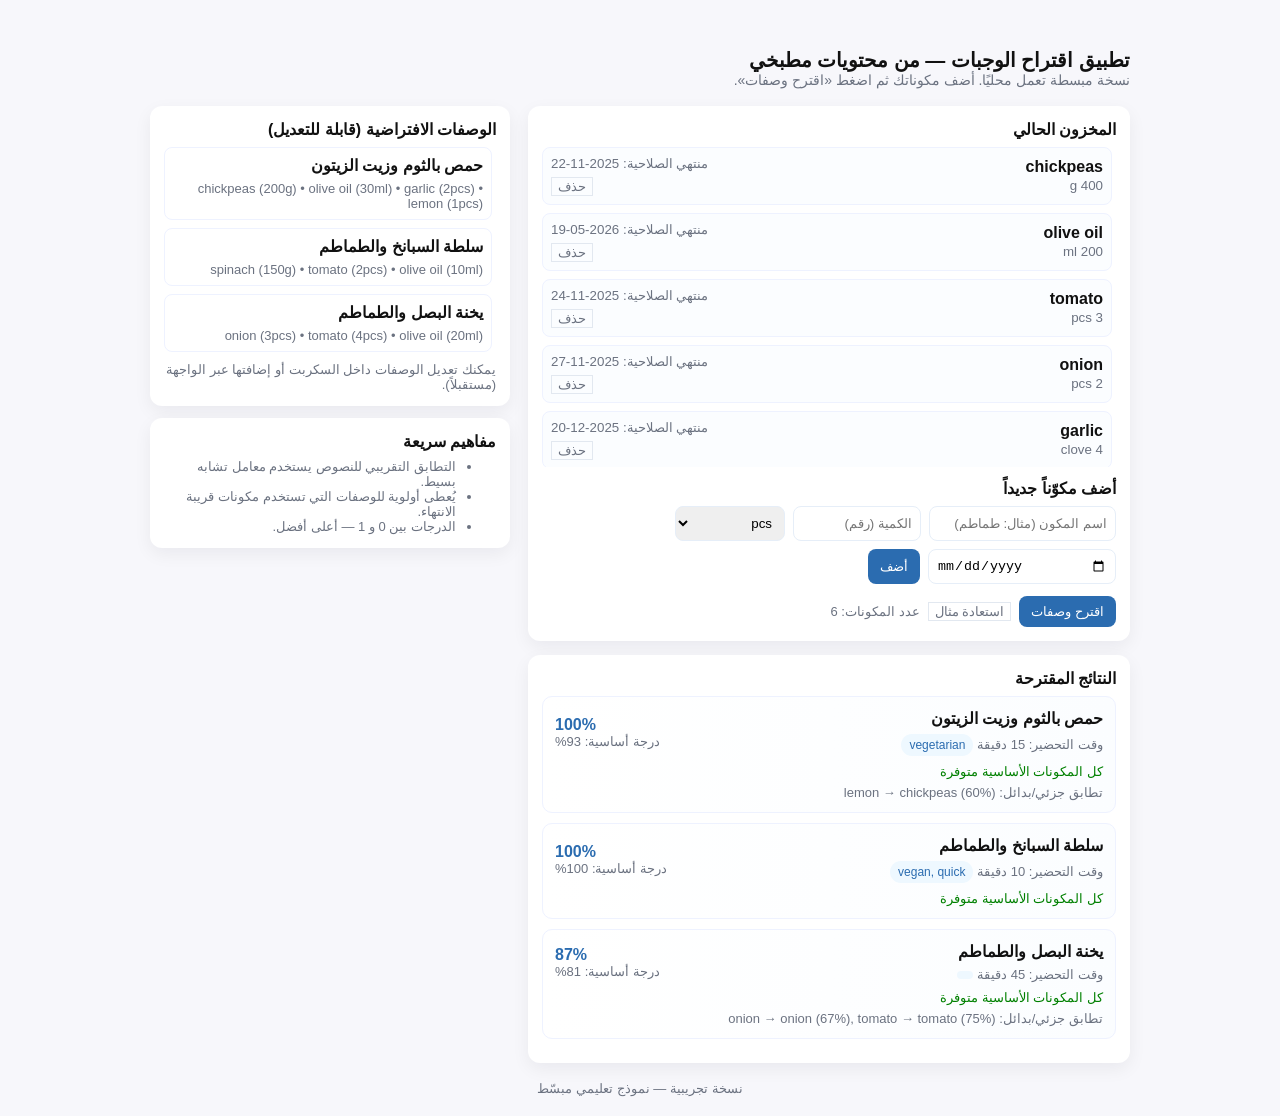
==== endex.html @ e8d43493 "Rename ended.html to endex.html" ====
<!doctype html>
<html lang="ar" dir="rtl">
<head>
<meta charset="utf-8" />
<meta name="viewport" content="width=device-width,initial-scale=1" />
<title>اقتراح وصفات من محتوى المطبخ — نسخة مبسطة</title>
<style>
  :root{
    --bg:#f7f7fb;
    --card:#ffffff;
    --accent:#2b6cb0;
    --muted:#6b7280;
    --danger:#e53e3e;
  }
  html,body{height:100%;margin:0;font-family:Inter, "Noto Sans Arabic", "Segoe UI", Tahoma, sans-serif;background:var(--bg);color:#111;}
  .container{max-width:980px;margin:28px auto;padding:20px;}
  header{display:flex;align-items:center;gap:16px;margin-bottom:18px;}
  h1{margin:0;font-size:20px;}
  p.lead{margin:0;color:var(--muted);font-size:14px}
  .grid{display:grid;grid-template-columns:1fr 360px;gap:18px;}
  .card{background:var(--card);border-radius:12px;padding:14px;box-shadow:0 6px 18px rgba(17,24,39,0.06);}
  .section-title{font-weight:600;margin-bottom:8px}
  /* inventory list */
  .inventory-list{display:flex;flex-direction:column;gap:8px;max-height:320px;overflow:auto;padding-right:4px}
  .inv-item{display:flex;align-items:center;justify-content:space-between;padding:8px;border-radius:8px;background:#fbfdff;border:1px solid #eef2ff}
  .inv-item small{color:var(--muted)}
  .controls{display:flex;gap:8px;align-items:center;margin-top:10px}
  button.btn{background:var(--accent);color:#fff;padding:8px 12px;border:none;border-radius:8px;cursor:pointer}
  button.ghost{background:transparent;border:1px solid #e2e8f0;color:var(--muted)}
  input,select{padding:8px;border-radius:8px;border:1px solid #e6eef8;min-width:0}
  .form-row{display:flex;gap:8px;align-items:center}
  .small{font-size:13px;color:var(--muted)}
  /* suggestions */
  .recipe-card{border-radius:10px;padding:12px;border:1px solid #eef2ff;margin-bottom:10px;background:linear-gradient(90deg,#fff,#fbfdff)}
  .score{font-weight:700;color:var(--accent)}
  .badge{display:inline-block;padding:4px 8px;border-radius:999px;font-size:12px;background:#eef8ff;color:var(--accent);margin-left:8px}
  .danger{color:var(--danger);font-weight:600}
  .missing{color:#b45309}
  footer{margin-top:18px;color:var(--muted);font-size:13px;text-align:center}
  /* responsive */
  @media (max-width:880px){
    .grid{grid-template-columns:1fr; padding-bottom:36px}
    .container{padding:12px}
  }
</style>
</head>
<body>
  <div class="container">
    <header>
      <div>
        <h1>تطبيق اقتراح الوجبات — من محتويات مطبخي</h1>
        <p class="lead">نسخة مبسطة تعمل محليًا. أضف مكوناتك ثم اضغط «اقترح وصفات».</p>
      </div>
    </header>

    <div class="grid">
      <!-- العمود الكبير: أدوات المخزون والنتائج -->
      <div>
        <div class="card">
          <div class="section-title">المخزون الحالي</div>
          <div class="inventory-list" id="inventoryList"></div>

          <div style="margin-top:12px" class="section-title">أضف مكوّناً جديداً</div>
          <div style="display:flex;gap:8px;flex-wrap:wrap">
            <input id="inName" placeholder="اسم المكون (مثال: طماطم)" />
            <input id="inQty" placeholder="الكمية (رقم)" style="width:110px" />
            <select id="inUnit" style="width:110px">
              <option value="pcs">pcs</option>
              <option value="g">g</option>
              <option value="kg">kg</option>
              <option value="ml">ml</option>
              <option value="l">l</option>
              <option value="cup">cup</option>
              <option value="tbsp">tbsp</option>
              <option value="tsp">tsp</option>
              <option value="clove">clove</option>
            </select>
            <input id="inExpiry" type="date" style="width:170px" />
            <button class="btn" id="btnAdd">أضف</button>
          </div>

          <div class="controls" style="margin-top:12px">
            <button class="btn" id="btnSuggest">اقترح وصفات</button>
            <button class="ghost" id="btnReset">استعادة مثال</button>
            <div style="margin-left:auto" class="small">عدد المكونات: <span id="countInv">0</span></div>
          </div>
        </div>

        <div class="card" style="margin-top:14px">
          <div class="section-title">النتائج المقترحة</div>
          <div id="suggestions"></div>
        </div>
      </div>

      <!-- العمود الجانبي: وصفات افتراضية وسرعة -->
      <aside>
        <div class="card">
          <div class="section-title">الوصفات الافتراضية (قابلة للتعديل)</div>
          <div id="recipesList" style="display:flex;flex-direction:column;gap:8px;max-height:360px;overflow:auto;padding-right:4px"></div>
          <div style="margin-top:10px" class="small">يمكنك تعديل الوصفات داخل السكربت أو إضافتها عبر الواجهة (مستقبلاً).</div>
        </div>

        <div class="card" style="margin-top:12px">
          <div class="section-title">مفاهيم سريعة</div>
          <ul style="margin:8px 0 0 0;padding-left:16px;color:var(--muted);font-size:13px">
            <li>التطابق التقريبي للنصوص يستخدم معامل تشابه بسيط.</li>
            <li>يُعطى أولوية للوصفات التي تستخدم مكونات قريبة الانتهاء.</li>
            <li>الدرجات بين 0 و 1 — أعلى أفضل.</li>
          </ul>
        </div>
      </aside>
    </div>

    <footer>نسخة تجريبية — نموذج تعليمي مبسّط</footer>
  </div>

<script>
/*
  تطبيق عملى مبسّط لخوارزمية اقتراح الوصفات.
  - يحوّل التعريفات من نموذج Python السابق إلى JavaScript.
  - يشمل تحويل وحدات أساسية، بحث fuzzy بسيط عبر bigram Dice coefficient،
    ونظام نقاط يعتمد على نسبة المكونات المتاحة وبونص قرب الانتهاء.
*/

// ---------- بيانات افتراضية (يمكن تعديلها) ----------
let today = new Date("2025-11-20"); // ضبط اليوم كمثال
// قائمة المخزون (ستُعرض ويمكن إضافة عناصر جديدة)
let inventory = [];

// الوصفات (نماذج)
let recipes = [
  {
    id: 'r1',
    title: 'حمص بالثوم وزيت الزيتون',
    requirements: [
      { name: 'chickpeas', qty: 200, unit: 'g', essential: true },
      { name: 'olive oil', qty: 30, unit: 'ml', essential: true },
      { name: 'garlic', qty: 2, unit: 'pcs', essential: false },
      { name: 'lemon', qty: 1, unit: 'pcs', essential: false },
    ],
    cook_time_min: 15,
    tags: ['vegetarian']
  },
  {
    id: 'r2',
    title: 'سلطة السبانخ والطماطم',
    requirements: [
      { name: 'spinach', qty: 150, unit: 'g', essential: true },
      { name: 'tomato', qty: 2, unit: 'pcs', essential: true },
      { name: 'olive oil', qty: 10, unit: 'ml', essential: false },
    ],
    cook_time_min: 10,
    tags: ['vegan','quick']
  },
  {
    id: 'r3',
    title: 'يخنة البصل والطماطم',
    requirements: [
      { name: 'onion', qty: 3, unit: 'pcs', essential: true },
      { name: 'tomato', qty: 4, unit: 'pcs', essential: true },
      { name: 'olive oil', qty: 20, unit: 'ml', essential: true },
    ],
    cook_time_min: 45,
    tags: []
  }
];

// قاموس استبدالات مبسّط
const SUBSTITUTIONS = {
  'zucchini': ['courgette'],
  'bell pepper': ['capsicum'],
  'chickpeas': ['garbanzo beans', 'حمص'],
  'olive oil': ['vegetable oil', 'زيت زيتون'],
  // أضف ما يلزم هنا
};

// تحويل وحدات أساسية (بسيط)
const UNIT_TO_BASE = {
  'g': ['g', 1],
  'kg': ['g', 1000],
  'ml': ['ml', 1],
  'l': ['ml', 1000],
  'cup': ['ml', 240],
  'tbsp': ['ml', 15],
  'tsp': ['ml', 5],
  'pcs': ['pcs', 1],
  'piece': ['pcs', 1],
  'clove': ['pcs', 1], // تعامل تقريبي
};

// ---------- دوال مساعدة ----------
function toBase(qty, unit) {
  unit = (unit || '').toLowerCase();
  if (UNIT_TO_BASE[unit]) {
    const [base, factor] = UNIT_TO_BASE[unit];
    return { qty: qty * factor, unit: base };
  }
  return { qty, unit };
}

// معامل تشابه بسيط باستخدام bigram Dice coefficient
function bigrams(s) {
  s = s.toLowerCase().trim();
  const arr = [];
  for (let i=0;i<s.length-1;i++){
    arr.push(s.slice(i,i+2));
  }
  return arr;
}
function diceCoefficient(a, b) {
  if (!a || !b) return 0;
  const A = bigrams(a);
  const B = bigrams(b);
  if (A.length === 0 || B.length === 0) return 0;
  let intersect = 0;
  const Bcopy = B.slice();
  A.forEach(x=>{
    const idx = Bcopy.indexOf(x);
    if (idx !== -1){ intersect++; Bcopy.splice(idx,1); }
  });
  return (2.0 * intersect) / (A.length + B.length);
}

// بحث تطابق تقريبي في أسماء المخزون
function fuzzyFind(name, inventoryNames, cutoff=0.55) {
  name = name.toLowerCase();
  if (inventoryNames.includes(name)) return name;
  let best = null, bestScore = 0;
  for (const n of inventoryNames) {
    const score = diceCoefficient(name, n);
    if (score > bestScore) { bestScore = score; best = n; }
  }
  return bestScore >= cutoff ? best : null;
}

// جرب إيجاد بديل من قاموس الاستبدالات
function findSubstitute(reqName, inventoryNames) {
  reqName = reqName.toLowerCase();
  for (const key in SUBSTITUTIONS) {
    const alts = [key, ...SUBSTITUTIONS[key]];
    if (alts.includes(reqName)) {
      for (const alt of alts) {
        if (inventoryNames.includes(alt)) return alt;
      }
    }
  }
  // محاولة تطابق نصي بين مفتاح البدائل والـinventory
  for (const key in SUBSTITUTIONS) {
    const alts = [key, ...SUBSTITUTIONS[key]];
    for (const alt of alts) {
      for (const inv of inventoryNames) {
        if (diceCoefficient(alt, inv) > 0.6) return inv;
      }
    }
  }
  return null;
}

// تحويل اسم إلى صيغة معيارية بسيطة
function canonicalizeName(n) {
  return (n || '').toLowerCase().trim();
}

// ---------- دالة تقييم وصفة ----------
function scoreRecipe(recipe, inventory, todayRef) {
  const today = todayRef || new Date();
  const invMap = {};
  inventory.forEach(it => invMap[ canonicalizeName(it.name) ] = it);
  const invNames = Object.keys(invMap);

  let totalWeight = 0, matchedWeight = 0, expiryBonus = 0;
  const missing = [], partialMatches = [];

  for (const req of recipe.requirements) {
    const weight = req.essential ? 2.0 : 1.0;
    totalWeight += weight;

    const reqName = canonicalizeName(req.name);
    let matchedName = fuzzyFind(reqName, invNames);
    let matchedIng = matchedName ? invMap[matchedName] : null;
    let usedSub = false;

    if (!matchedIng) {
      const sub = findSubstitute(reqName, invNames);
      if (sub) {
        matchedName = sub;
        matchedIng = invMap[sub];
        usedSub = true;
      }
    }

    if (matchedIng) {
      // تحويل وحدات ومقارنة
      const reqBase = toBase(req.qty, req.unit);
      const invBase = toBase(matchedIng.qty, matchedIng.unit);

      if (reqBase.unit === invBase.unit) {
        if (invBase.qty >= reqBase.qty) {
          matchedWeight += weight;
        } else {
          const fraction = Math.max(0, invBase.qty / (reqBase.qty || 1));
          matchedWeight += weight * fraction;
          partialMatches.push({ req: req.name, have: matchedIng.name, fraction });
        }
      } else {
        // وحدات غير متطابقة -> ائتمان جزئي
        matchedWeight += weight * 0.6;
        partialMatches.push({ req: req.name, have: matchedIng.name, fraction: 0.6 });
      }

      // بونص قرب انتهاء الصلاحية (أيام)
      if (matchedIng.expiry) {
        const daysLeft = Math.ceil((new Date(matchedIng.expiry) - today) / (1000*60*60*24));
        if (daysLeft <= 3) expiryBonus += 0.5 * weight;
        else if (daysLeft <= 7) expiryBonus += 0.2 * weight;
      }
    } else {
      missing.push(req.name);
    }
  }

  const baseScore = totalWeight > 0 ? matchedWeight / totalWeight : 0;
  // عقوبة الوقت: كل 30 دقيقة -> عقوبة صغيرة
  const timePenalty = Math.min(1.0, recipe.cook_time_min / 120.0);
  const timePenaltyScore = 0.05 * timePenalty;

  let finalScore = baseScore + 0.1 * expiryBonus - timePenaltyScore;
  finalScore = Math.max(0, Math.min(1, finalScore));

  return {
    recipe_id: recipe.id,
    title: recipe.title,
    final_score: +finalScore.toFixed(3),
    base_score: +baseScore.toFixed(3),
    expiry_bonus: +expiryBonus.toFixed(3),
    time_penalty: +timePenaltyScore.toFixed(3),
    missing, partialMatches
  };
}

// اقتراح أفضل N وصفات
function suggestRecipes(recipes, inventory, topN=5, todayRef) {
  const scored = recipes.map(r => scoreRecipe(r, inventory, todayRef));
  scored.sort((a,b)=> b.final_score - a.final_score);
  return scored.slice(0, topN);
}

// ---------- تهيئة العرض والـ DOM ----------
const inventoryList = document.getElementById('inventoryList');
const recipesList = document.getElementById('recipesList');
const suggestionsDiv = document.getElementById('suggestions');
const countInv = document.getElementById('countInv');

const inName = document.getElementById('inName');
const inQty = document.getElementById('inQty');
const inUnit = document.getElementById('inUnit');
const inExpiry = document.getElementById('inExpiry');

document.getElementById('btnAdd').addEventListener('click', ()=>{
  const name = inName.value.trim();
  const qty = parseFloat(inQty.value) || 0;
  const unit = inUnit.value || 'pcs';
  const expiryVal = inExpiry.value ? new Date(inExpiry.value) : null;
  if (!name || qty <= 0) {
    alert('أدخل اسم المكوّن وكمية صحيحة.');
    return;
  }
  inventory.push({ name: name, qty: qty, unit: unit, expiry: expiryVal });
  renderInventory();
  inName.value=''; inQty.value=''; inExpiry.value='';
});

document.getElementById('btnReset').addEventListener('click', ()=>{
  loadExampleInventory();
  renderInventory();
});

document.getElementById('btnSuggest').addEventListener('click', ()=>{
  renderSuggestions();
});

// تهيئة مثال إفتراضي
function loadExampleInventory(){
  inventory = [
    { name: 'chickpeas', qty: 400, unit: 'g', expiry: addDays(today, 2) },
    { name: 'olive oil', qty: 200, unit: 'ml', expiry: addDays(today, 180) },
    { name: 'tomato', qty: 3, unit: 'pcs', expiry: addDays(today, 4) },
    { name: 'onion', qty: 2, unit: 'pcs', expiry: addDays(today, 7) },
    { name: 'garlic', qty: 4, unit: 'clove', expiry: addDays(today, 30) },
    { name: 'spinach', qty: 200, unit: 'g', expiry: addDays(today, 1) }
  ];
}
function addDays(d, days){
  const x = new Date(d);
  x.setDate(x.getDate() + days);
  return x.toISOString().slice(0,10); // format yyyy-mm-dd
}

// render functions
function renderInventory(){
  inventoryList.innerHTML = '';
  inventory.forEach((it, idx) => {
    const el = document.createElement('div');
    el.className = 'inv-item';
    const left = document.createElement('div');
    left.innerHTML = `<div style="font-weight:600">${it.name}</div><small>${it.qty} ${it.unit}</small>`;
    const right = document.createElement('div');
    const expiryText = it.expiry ? `منتهي الصلاحية: ${new Date(it.expiry).toISOString().slice(0,10)}` : '';
    right.innerHTML = `<small style="display:block;text-align:left">${expiryText}</small><div style="display:flex;gap:6px;margin-top:6px;direction:ltr"><button title="حذف" class="ghost" onclick="removeInv(${idx})">حذف</button></div>`;
    el.appendChild(left);
    el.appendChild(right);
    inventoryList.appendChild(el);
  });
  countInv.textContent = inventory.length;
}

function removeInv(idx) {
  inventory.splice(idx,1);
  renderInventory();
}

// render recipes list (sidebar)
function renderRecipes(){
  recipesList.innerHTML = '';
  recipes.forEach(r=>{
    const el = document.createElement('div');
    el.style.border = '1px solid #eef2ff';
    el.style.borderRadius = '8px';
    el.style.padding = '8px';
    el.innerHTML = `<strong>${r.title}</strong><div class="small" style="margin-top:6px">${r.requirements.map(x=>x.name+' ('+x.qty+ x.unit+ ')').join(' • ')}</div>`;
    recipesList.appendChild(el);
  });
}

function renderSuggestions(){
  suggestionsDiv.innerHTML = '';
  const s = suggestRecipes(recipes, inventory, 10, today);
  if (s.length === 0) {
    suggestionsDiv.innerHTML = '<div class="small">لا توجد وصفات حالياً.</div>';
    return;
  }
  s.forEach(item=>{
    const r = getRecipeById(item.recipe_id);
    const card = document.createElement('div');
    card.className = 'recipe-card';
    card.innerHTML = `
      <div style="display:flex;align-items:center;justify-content:space-between">
        <div>
          <div style="font-weight:700">${r.title}</div>
          <div class="small" style="margin-top:6px">وقت التحضير: ${r.cook_time_min} دقيقة <span class="badge">${r.tags.join(', ') || ''}</span></div>
        </div>
        <div style="text-align:left">
          <div class="score">${(item.final_score*100).toFixed(0)}%</div>
          <div class="small">درجة أساسية: ${(item.base_score*100).toFixed(0)}%</div>
        </div>
      </div>
      <div style="margin-top:8px" class="small">
        ${ item.missing.length ? '<div class="missing">مكونات مفقودة: ' + item.missing.join(', ') + '</div>' : '<div style="color:green">كل المكونات الأساسية متوفرة</div>' }
        ${ item.partialMatches.length ? '<div style="margin-top:6px">تطابق جزئي/بدائل: ' + item.partialMatches.map(pm=> pm.req + ' → ' + pm.have + ' ('+ Math.round(pm.fraction*100) + '%)').join(', ') + '</div>' : '' }
      </div>
    `;
    suggestionsDiv.appendChild(card);
  });
}

function getRecipeById(id) {
  return recipes.find(r=>r.id === id) || {};
}

// ---------- تهيئة البدء ----------
loadExampleInventory();
renderInventory();
renderRecipes();
renderSuggestions();

// end of script
</script>
</body>
</html>
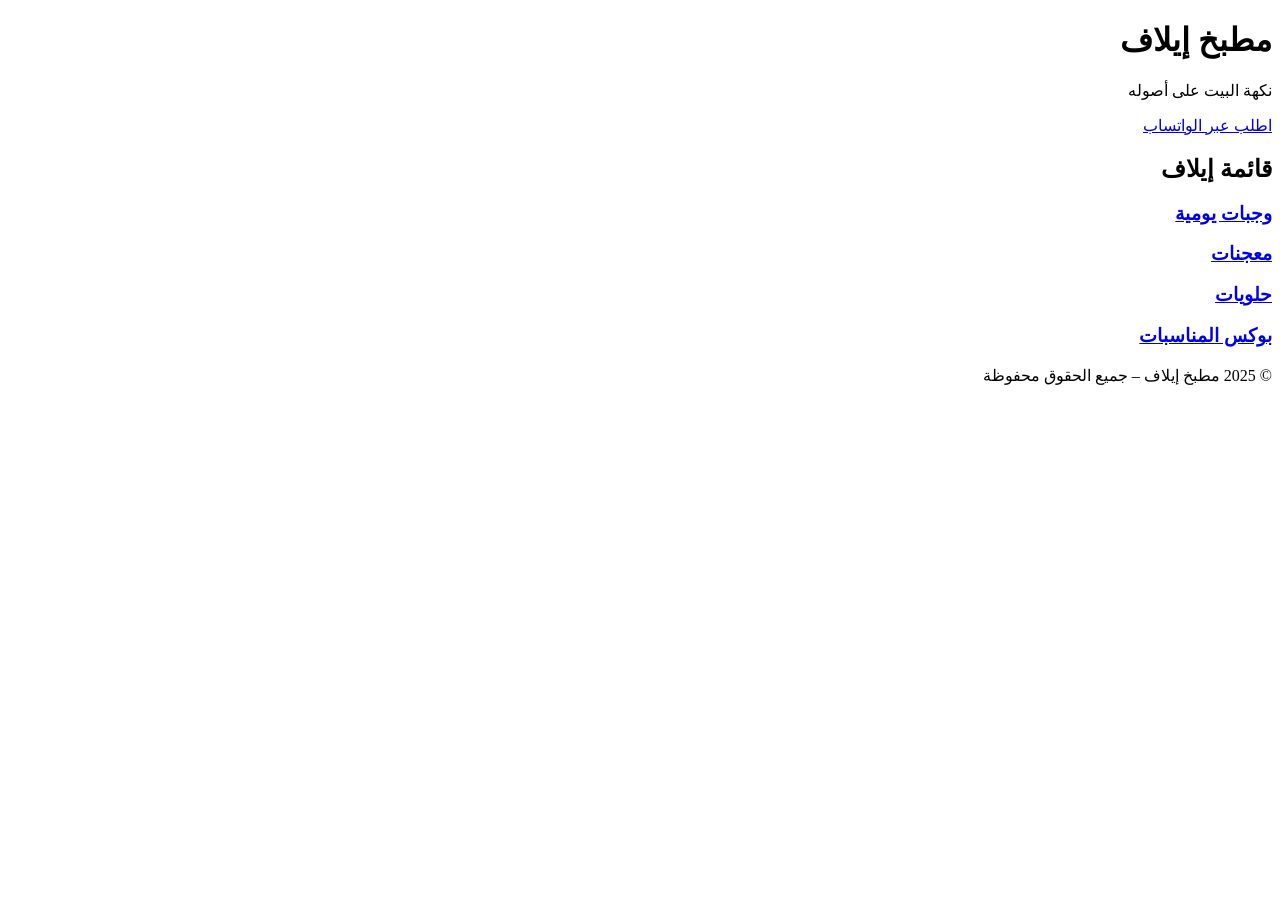
==== commit 43a61f2f: "Refactor HTML structure and improve styling Updated the HTML structure and styling for the applicati" ====
--- a/endex.html
+++ b/endex.html
@@ -1,479 +1,47 @@
-<!doctype html>
+<!DOCTYPE html>
 <html lang="ar" dir="rtl">
 <head>
-<meta charset="utf-8" />
-<meta name="viewport" content="width=device-width,initial-scale=1" />
-<title>اقتراح وصفات من محتوى المطبخ — نسخة مبسطة</title>
-<style>
-  :root{
-    --bg:#f7f7fb;
-    --card:#ffffff;
-    --accent:#2b6cb0;
-    --muted:#6b7280;
-    --danger:#e53e3e;
-  }
-  html,body{height:100%;margin:0;font-family:Inter, "Noto Sans Arabic", "Segoe UI", Tahoma, sans-serif;background:var(--bg);color:#111;}
-  .container{max-width:980px;margin:28px auto;padding:20px;}
-  header{display:flex;align-items:center;gap:16px;margin-bottom:18px;}
-  h1{margin:0;font-size:20px;}
-  p.lead{margin:0;color:var(--muted);font-size:14px}
-  .grid{display:grid;grid-template-columns:1fr 360px;gap:18px;}
-  .card{background:var(--card);border-radius:12px;padding:14px;box-shadow:0 6px 18px rgba(17,24,39,0.06);}
-  .section-title{font-weight:600;margin-bottom:8px}
-  /* inventory list */
-  .inventory-list{display:flex;flex-direction:column;gap:8px;max-height:320px;overflow:auto;padding-right:4px}
-  .inv-item{display:flex;align-items:center;justify-content:space-between;padding:8px;border-radius:8px;background:#fbfdff;border:1px solid #eef2ff}
-  .inv-item small{color:var(--muted)}
-  .controls{display:flex;gap:8px;align-items:center;margin-top:10px}
-  button.btn{background:var(--accent);color:#fff;padding:8px 12px;border:none;border-radius:8px;cursor:pointer}
-  button.ghost{background:transparent;border:1px solid #e2e8f0;color:var(--muted)}
-  input,select{padding:8px;border-radius:8px;border:1px solid #e6eef8;min-width:0}
-  .form-row{display:flex;gap:8px;align-items:center}
-  .small{font-size:13px;color:var(--muted)}
-  /* suggestions */
-  .recipe-card{border-radius:10px;padding:12px;border:1px solid #eef2ff;margin-bottom:10px;background:linear-gradient(90deg,#fff,#fbfdff)}
-  .score{font-weight:700;color:var(--accent)}
-  .badge{display:inline-block;padding:4px 8px;border-radius:999px;font-size:12px;background:#eef8ff;color:var(--accent);margin-left:8px}
-  .danger{color:var(--danger);font-weight:600}
-  .missing{color:#b45309}
-  footer{margin-top:18px;color:var(--muted);font-size:13px;text-align:center}
-  /* responsive */
-  @media (max-width:880px){
-    .grid{grid-template-columns:1fr; padding-bottom:36px}
-    .container{padding:12px}
-  }
-</style>
+    <meta charset="UTF-8">
+    <meta name="viewport" content="width=device-width, initial-scale=1.0">
+    <title>مطبخ إيلاف</title>
+    <link rel="stylesheet" href="style.css">
 </head>
+
 <body>
-  <div class="container">
-    <header>
-      <div>
-        <h1>تطبيق اقتراح الوجبات — من محتويات مطبخي</h1>
-        <p class="lead">نسخة مبسطة تعمل محليًا. أضف مكوناتك ثم اضغط «اقترح وصفات».</p>
-      </div>
-    </header>
+
+<header class="hero">
+    <div class="hero-content">
+        <h1>مطبخ إيلاف</h1>
+        <p>نكهة البيت على أصوله</p>
+        <a class="btn" href="https://wa.me/9665XXXXXXXX">اطلب عبر الواتساب</a>
+    </div>
+</header>
+
+<section class="categories">
+    <h2>قائمة إيلاف</h2>
 
     <div class="grid">
-      <!-- العمود الكبير: أدوات المخزون والنتائج -->
-      <div>
-        <div class="card">
-          <div class="section-title">المخزون الحالي</div>
-          <div class="inventory-list" id="inventoryList"></div>
+        <a href="products.html#daily" class="card">
+            <h3>وجبات يومية</h3>
+        </a>
 
-          <div style="margin-top:12px" class="section-title">أضف مكوّناً جديداً</div>
-          <div style="display:flex;gap:8px;flex-wrap:wrap">
-            <input id="inName" placeholder="اسم المكون (مثال: طماطم)" />
-            <input id="inQty" placeholder="الكمية (رقم)" style="width:110px" />
-            <select id="inUnit" style="width:110px">
-              <option value="pcs">pcs</option>
-              <option value="g">g</option>
-              <option value="kg">kg</option>
-              <option value="ml">ml</option>
-              <option value="l">l</option>
-              <option value="cup">cup</option>
-              <option value="tbsp">tbsp</option>
-              <option value="tsp">tsp</option>
-              <option value="clove">clove</option>
-            </select>
-            <input id="inExpiry" type="date" style="width:170px" />
-            <button class="btn" id="btnAdd">أضف</button>
-          </div>
+        <a href="products.html#pastry" class="card">
+            <h3>معجنات</h3>
+        </a>
 
-          <div class="controls" style="margin-top:12px">
-            <button class="btn" id="btnSuggest">اقترح وصفات</button>
-            <button class="ghost" id="btnReset">استعادة مثال</button>
-            <div style="margin-left:auto" class="small">عدد المكونات: <span id="countInv">0</span></div>
-          </div>
-        </div>
+        <a href="products.html#desserts" class="card">
+            <h3>حلويات</h3>
+        </a>
 
-        <div class="card" style="margin-top:14px">
-          <div class="section-title">النتائج المقترحة</div>
-          <div id="suggestions"></div>
-        </div>
-      </div>
+        <a href="products.html#boxes" class="card">
+            <h3>بوكس المناسبات</h3>
+        </a>
+    </div>
+</section>
 
-      <!-- العمود الجانبي: وصفات افتراضية وسرعة -->
-      <aside>
-        <div class="card">
-          <div class="section-title">الوصفات الافتراضية (قابلة للتعديل)</div>
-          <div id="recipesList" style="display:flex;flex-direction:column;gap:8px;max-height:360px;overflow:auto;padding-right:4px"></div>
-          <div style="margin-top:10px" class="small">يمكنك تعديل الوصفات داخل السكربت أو إضافتها عبر الواجهة (مستقبلاً).</div>
-        </div>
+<footer>
+    <p>© 2025 مطبخ إيلاف – جميع الحقوق محفوظة</p>
+</footer>
 
-        <div class="card" style="margin-top:12px">
-          <div class="section-title">مفاهيم سريعة</div>
-          <ul style="margin:8px 0 0 0;padding-left:16px;color:var(--muted);font-size:13px">
-            <li>التطابق التقريبي للنصوص يستخدم معامل تشابه بسيط.</li>
-            <li>يُعطى أولوية للوصفات التي تستخدم مكونات قريبة الانتهاء.</li>
-            <li>الدرجات بين 0 و 1 — أعلى أفضل.</li>
-          </ul>
-        </div>
-      </aside>
-    </div>
-
-    <footer>نسخة تجريبية — نموذج تعليمي مبسّط</footer>
-  </div>
-
-<script>
-/*
-  تطبيق عملى مبسّط لخوارزمية اقتراح الوصفات.
-  - يحوّل التعريفات من نموذج Python السابق إلى JavaScript.
-  - يشمل تحويل وحدات أساسية، بحث fuzzy بسيط عبر bigram Dice coefficient،
-    ونظام نقاط يعتمد على نسبة المكونات المتاحة وبونص قرب الانتهاء.
-*/
-
-// ---------- بيانات افتراضية (يمكن تعديلها) ----------
-let today = new Date("2025-11-20"); // ضبط اليوم كمثال
-// قائمة المخزون (ستُعرض ويمكن إضافة عناصر جديدة)
-let inventory = [];
-
-// الوصفات (نماذج)
-let recipes = [
-  {
-    id: 'r1',
-    title: 'حمص بالثوم وزيت الزيتون',
-    requirements: [
-      { name: 'chickpeas', qty: 200, unit: 'g', essential: true },
-      { name: 'olive oil', qty: 30, unit: 'ml', essential: true },
-      { name: 'garlic', qty: 2, unit: 'pcs', essential: false },
-      { name: 'lemon', qty: 1, unit: 'pcs', essential: false },
-    ],
-    cook_time_min: 15,
-    tags: ['vegetarian']
-  },
-  {
-    id: 'r2',
-    title: 'سلطة السبانخ والطماطم',
-    requirements: [
-      { name: 'spinach', qty: 150, unit: 'g', essential: true },
-      { name: 'tomato', qty: 2, unit: 'pcs', essential: true },
-      { name: 'olive oil', qty: 10, unit: 'ml', essential: false },
-    ],
-    cook_time_min: 10,
-    tags: ['vegan','quick']
-  },
-  {
-    id: 'r3',
-    title: 'يخنة البصل والطماطم',
-    requirements: [
-      { name: 'onion', qty: 3, unit: 'pcs', essential: true },
-      { name: 'tomato', qty: 4, unit: 'pcs', essential: true },
-      { name: 'olive oil', qty: 20, unit: 'ml', essential: true },
-    ],
-    cook_time_min: 45,
-    tags: []
-  }
-];
-
-// قاموس استبدالات مبسّط
-const SUBSTITUTIONS = {
-  'zucchini': ['courgette'],
-  'bell pepper': ['capsicum'],
-  'chickpeas': ['garbanzo beans', 'حمص'],
-  'olive oil': ['vegetable oil', 'زيت زيتون'],
-  // أضف ما يلزم هنا
-};
-
-// تحويل وحدات أساسية (بسيط)
-const UNIT_TO_BASE = {
-  'g': ['g', 1],
-  'kg': ['g', 1000],
-  'ml': ['ml', 1],
-  'l': ['ml', 1000],
-  'cup': ['ml', 240],
-  'tbsp': ['ml', 15],
-  'tsp': ['ml', 5],
-  'pcs': ['pcs', 1],
-  'piece': ['pcs', 1],
-  'clove': ['pcs', 1], // تعامل تقريبي
-};
-
-// ---------- دوال مساعدة ----------
-function toBase(qty, unit) {
-  unit = (unit || '').toLowerCase();
-  if (UNIT_TO_BASE[unit]) {
-    const [base, factor] = UNIT_TO_BASE[unit];
-    return { qty: qty * factor, unit: base };
-  }
-  return { qty, unit };
-}
-
-// معامل تشابه بسيط باستخدام bigram Dice coefficient
-function bigrams(s) {
-  s = s.toLowerCase().trim();
-  const arr = [];
-  for (let i=0;i<s.length-1;i++){
-    arr.push(s.slice(i,i+2));
-  }
-  return arr;
-}
-function diceCoefficient(a, b) {
-  if (!a || !b) return 0;
-  const A = bigrams(a);
-  const B = bigrams(b);
-  if (A.length === 0 || B.length === 0) return 0;
-  let intersect = 0;
-  const Bcopy = B.slice();
-  A.forEach(x=>{
-    const idx = Bcopy.indexOf(x);
-    if (idx !== -1){ intersect++; Bcopy.splice(idx,1); }
-  });
-  return (2.0 * intersect) / (A.length + B.length);
-}
-
-// بحث تطابق تقريبي في أسماء المخزون
-function fuzzyFind(name, inventoryNames, cutoff=0.55) {
-  name = name.toLowerCase();
-  if (inventoryNames.includes(name)) return name;
-  let best = null, bestScore = 0;
-  for (const n of inventoryNames) {
-    const score = diceCoefficient(name, n);
-    if (score > bestScore) { bestScore = score; best = n; }
-  }
-  return bestScore >= cutoff ? best : null;
-}
-
-// جرب إيجاد بديل من قاموس الاستبدالات
-function findSubstitute(reqName, inventoryNames) {
-  reqName = reqName.toLowerCase();
-  for (const key in SUBSTITUTIONS) {
-    const alts = [key, ...SUBSTITUTIONS[key]];
-    if (alts.includes(reqName)) {
-      for (const alt of alts) {
-        if (inventoryNames.includes(alt)) return alt;
-      }
-    }
-  }
-  // محاولة تطابق نصي بين مفتاح البدائل والـinventory
-  for (const key in SUBSTITUTIONS) {
-    const alts = [key, ...SUBSTITUTIONS[key]];
-    for (const alt of alts) {
-      for (const inv of inventoryNames) {
-        if (diceCoefficient(alt, inv) > 0.6) return inv;
-      }
-    }
-  }
-  return null;
-}
-
-// تحويل اسم إلى صيغة معيارية بسيطة
-function canonicalizeName(n) {
-  return (n || '').toLowerCase().trim();
-}
-
-// ---------- دالة تقييم وصفة ----------
-function scoreRecipe(recipe, inventory, todayRef) {
-  const today = todayRef || new Date();
-  const invMap = {};
-  inventory.forEach(it => invMap[ canonicalizeName(it.name) ] = it);
-  const invNames = Object.keys(invMap);
-
-  let totalWeight = 0, matchedWeight = 0, expiryBonus = 0;
-  const missing = [], partialMatches = [];
-
-  for (const req of recipe.requirements) {
-    const weight = req.essential ? 2.0 : 1.0;
-    totalWeight += weight;
-
-    const reqName = canonicalizeName(req.name);
-    let matchedName = fuzzyFind(reqName, invNames);
-    let matchedIng = matchedName ? invMap[matchedName] : null;
-    let usedSub = false;
-
-    if (!matchedIng) {
-      const sub = findSubstitute(reqName, invNames);
-      if (sub) {
-        matchedName = sub;
-        matchedIng = invMap[sub];
-        usedSub = true;
-      }
-    }
-
-    if (matchedIng) {
-      // تحويل وحدات ومقارنة
-      const reqBase = toBase(req.qty, req.unit);
-      const invBase = toBase(matchedIng.qty, matchedIng.unit);
-
-      if (reqBase.unit === invBase.unit) {
-        if (invBase.qty >= reqBase.qty) {
-          matchedWeight += weight;
-        } else {
-          const fraction = Math.max(0, invBase.qty / (reqBase.qty || 1));
-          matchedWeight += weight * fraction;
-          partialMatches.push({ req: req.name, have: matchedIng.name, fraction });
-        }
-      } else {
-        // وحدات غير متطابقة -> ائتمان جزئي
-        matchedWeight += weight * 0.6;
-        partialMatches.push({ req: req.name, have: matchedIng.name, fraction: 0.6 });
-      }
-
-      // بونص قرب انتهاء الصلاحية (أيام)
-      if (matchedIng.expiry) {
-        const daysLeft = Math.ceil((new Date(matchedIng.expiry) - today) / (1000*60*60*24));
-        if (daysLeft <= 3) expiryBonus += 0.5 * weight;
-        else if (daysLeft <= 7) expiryBonus += 0.2 * weight;
-      }
-    } else {
-      missing.push(req.name);
-    }
-  }
-
-  const baseScore = totalWeight > 0 ? matchedWeight / totalWeight : 0;
-  // عقوبة الوقت: كل 30 دقيقة -> عقوبة صغيرة
-  const timePenalty = Math.min(1.0, recipe.cook_time_min / 120.0);
-  const timePenaltyScore = 0.05 * timePenalty;
-
-  let finalScore = baseScore + 0.1 * expiryBonus - timePenaltyScore;
-  finalScore = Math.max(0, Math.min(1, finalScore));
-
-  return {
-    recipe_id: recipe.id,
-    title: recipe.title,
-    final_score: +finalScore.toFixed(3),
-    base_score: +baseScore.toFixed(3),
-    expiry_bonus: +expiryBonus.toFixed(3),
-    time_penalty: +timePenaltyScore.toFixed(3),
-    missing, partialMatches
-  };
-}
-
-// اقتراح أفضل N وصفات
-function suggestRecipes(recipes, inventory, topN=5, todayRef) {
-  const scored = recipes.map(r => scoreRecipe(r, inventory, todayRef));
-  scored.sort((a,b)=> b.final_score - a.final_score);
-  return scored.slice(0, topN);
-}
-
-// ---------- تهيئة العرض والـ DOM ----------
-const inventoryList = document.getElementById('inventoryList');
-const recipesList = document.getElementById('recipesList');
-const suggestionsDiv = document.getElementById('suggestions');
-const countInv = document.getElementById('countInv');
-
-const inName = document.getElementById('inName');
-const inQty = document.getElementById('inQty');
-const inUnit = document.getElementById('inUnit');
-const inExpiry = document.getElementById('inExpiry');
-
-document.getElementById('btnAdd').addEventListener('click', ()=>{
-  const name = inName.value.trim();
-  const qty = parseFloat(inQty.value) || 0;
-  const unit = inUnit.value || 'pcs';
-  const expiryVal = inExpiry.value ? new Date(inExpiry.value) : null;
-  if (!name || qty <= 0) {
-    alert('أدخل اسم المكوّن وكمية صحيحة.');
-    return;
-  }
-  inventory.push({ name: name, qty: qty, unit: unit, expiry: expiryVal });
-  renderInventory();
-  inName.value=''; inQty.value=''; inExpiry.value='';
-});
-
-document.getElementById('btnReset').addEventListener('click', ()=>{
-  loadExampleInventory();
-  renderInventory();
-});
-
-document.getElementById('btnSuggest').addEventListener('click', ()=>{
-  renderSuggestions();
-});
-
-// تهيئة مثال إفتراضي
-function loadExampleInventory(){
-  inventory = [
-    { name: 'chickpeas', qty: 400, unit: 'g', expiry: addDays(today, 2) },
-    { name: 'olive oil', qty: 200, unit: 'ml', expiry: addDays(today, 180) },
-    { name: 'tomato', qty: 3, unit: 'pcs', expiry: addDays(today, 4) },
-    { name: 'onion', qty: 2, unit: 'pcs', expiry: addDays(today, 7) },
-    { name: 'garlic', qty: 4, unit: 'clove', expiry: addDays(today, 30) },
-    { name: 'spinach', qty: 200, unit: 'g', expiry: addDays(today, 1) }
-  ];
-}
-function addDays(d, days){
-  const x = new Date(d);
-  x.setDate(x.getDate() + days);
-  return x.toISOString().slice(0,10); // format yyyy-mm-dd
-}
-
-// render functions
-function renderInventory(){
-  inventoryList.innerHTML = '';
-  inventory.forEach((it, idx) => {
-    const el = document.createElement('div');
-    el.className = 'inv-item';
-    const left = document.createElement('div');
-    left.innerHTML = `<div style="font-weight:600">${it.name}</div><small>${it.qty} ${it.unit}</small>`;
-    const right = document.createElement('div');
-    const expiryText = it.expiry ? `منتهي الصلاحية: ${new Date(it.expiry).toISOString().slice(0,10)}` : '';
-    right.innerHTML = `<small style="display:block;text-align:left">${expiryText}</small><div style="display:flex;gap:6px;margin-top:6px;direction:ltr"><button title="حذف" class="ghost" onclick="removeInv(${idx})">حذف</button></div>`;
-    el.appendChild(left);
-    el.appendChild(right);
-    inventoryList.appendChild(el);
-  });
-  countInv.textContent = inventory.length;
-}
-
-function removeInv(idx) {
-  inventory.splice(idx,1);
-  renderInventory();
-}
-
-// render recipes list (sidebar)
-function renderRecipes(){
-  recipesList.innerHTML = '';
-  recipes.forEach(r=>{
-    const el = document.createElement('div');
-    el.style.border = '1px solid #eef2ff';
-    el.style.borderRadius = '8px';
-    el.style.padding = '8px';
-    el.innerHTML = `<strong>${r.title}</strong><div class="small" style="margin-top:6px">${r.requirements.map(x=>x.name+' ('+x.qty+ x.unit+ ')').join(' • ')}</div>`;
-    recipesList.appendChild(el);
-  });
-}
-
-function renderSuggestions(){
-  suggestionsDiv.innerHTML = '';
-  const s = suggestRecipes(recipes, inventory, 10, today);
-  if (s.length === 0) {
-    suggestionsDiv.innerHTML = '<div class="small">لا توجد وصفات حالياً.</div>';
-    return;
-  }
-  s.forEach(item=>{
-    const r = getRecipeById(item.recipe_id);
-    const card = document.createElement('div');
-    card.className = 'recipe-card';
-    card.innerHTML = `
-      <div style="display:flex;align-items:center;justify-content:space-between">
-        <div>
-          <div style="font-weight:700">${r.title}</div>
-          <div class="small" style="margin-top:6px">وقت التحضير: ${r.cook_time_min} دقيقة <span class="badge">${r.tags.join(', ') || ''}</span></div>
-        </div>
-        <div style="text-align:left">
-          <div class="score">${(item.final_score*100).toFixed(0)}%</div>
-          <div class="small">درجة أساسية: ${(item.base_score*100).toFixed(0)}%</div>
-        </div>
-      </div>
-      <div style="margin-top:8px" class="small">
-        ${ item.missing.length ? '<div class="missing">مكونات مفقودة: ' + item.missing.join(', ') + '</div>' : '<div style="color:green">كل المكونات الأساسية متوفرة</div>' }
-        ${ item.partialMatches.length ? '<div style="margin-top:6px">تطابق جزئي/بدائل: ' + item.partialMatches.map(pm=> pm.req + ' → ' + pm.have + ' ('+ Math.round(pm.fraction*100) + '%)').join(', ') + '</div>' : '' }
-      </div>
-    `;
-    suggestionsDiv.appendChild(card);
-  });
-}
-
-function getRecipeById(id) {
-  return recipes.find(r=>r.id === id) || {};
-}
-
-// ---------- تهيئة البدء ----------
-loadExampleInventory();
-renderInventory();
-renderRecipes();
-renderSuggestions();
-
-// end of script
-</script>
 </body>
 </html>
